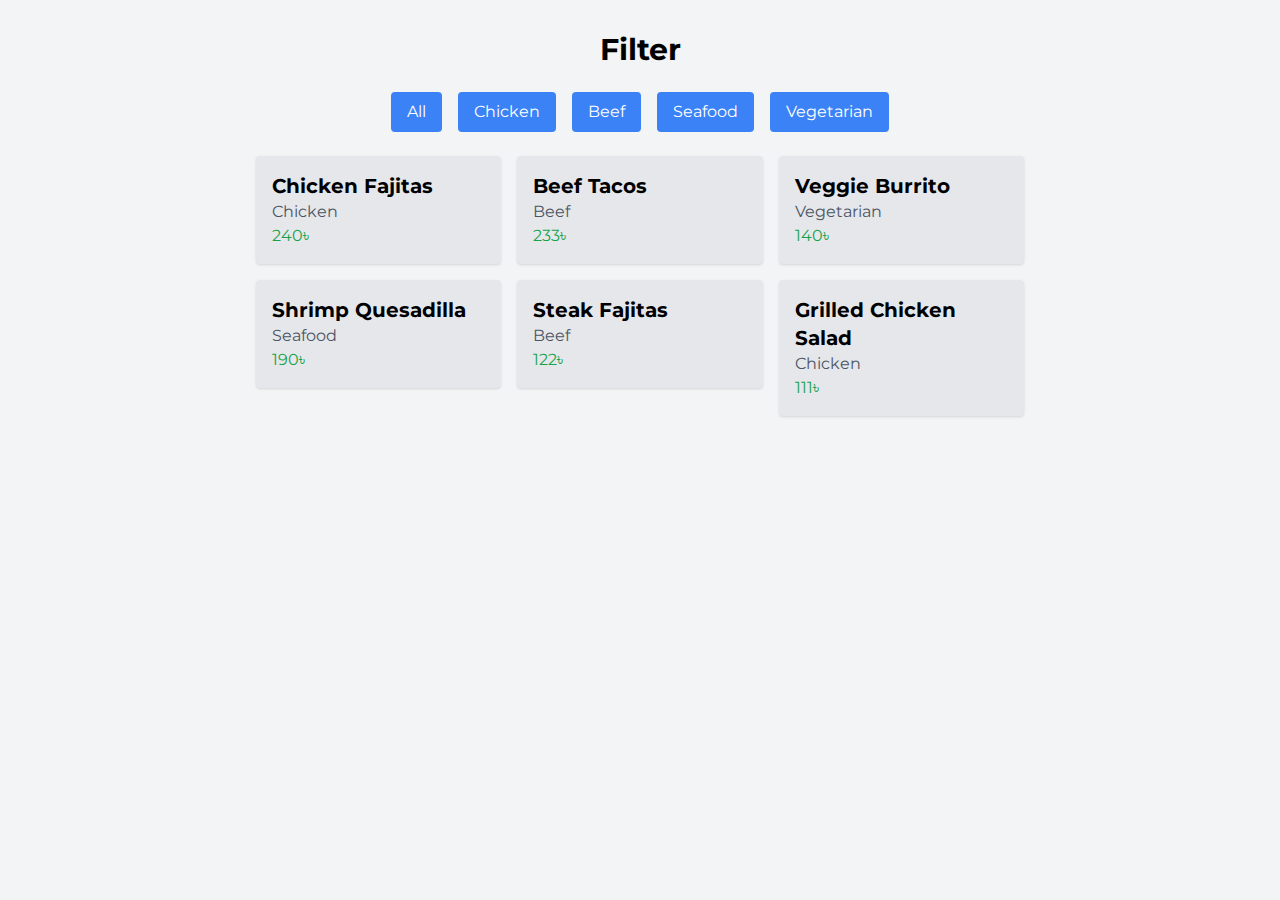
==== filter/filter.html @ 5578aad4 "filter page added]" ====
<!DOCTYPE html>
<html lang="en">

<head>
    <meta charset="UTF-8">
    <meta name="viewport" content="width=device-width, initial-scale=1.0">
    <link rel="icon" type="image/png" href="/src/assets/images/logo.png" />
    <link href="/src/css/style.css" rel="stylesheet" type="text/css">
    <link rel="stylesheet" href="/cdn/jquery.css">
    <script src="/src/js/tailwind3.3.3.js"></script>
    <script src="/cdn/fontawsome.js" crossorigin="anonymous"></script>
    <title>Filter</title>

</head>

<body class="bg-gray-100 p-8">
    <div class="max-w-3xl mx-auto">
        <h1 class="text-3xl font-bold mb-6 text-center">Filter</h1>
        <div id="filters" class="mb-6 flex justify-center space-x-4">
            <button class="btn px-4 py-2 bg-blue-500 text-white rounded hover:bg-blue-600">All</button>
            <button class="btn px-4 py-2 bg-blue-500 text-white rounded hover:bg-blue-600">Chicken</button>
            <button class="btn px-4 py-2 bg-blue-500 text-white rounded hover:bg-blue-600">Beef</button>
            <button class="btn px-4 py-2 bg-blue-500 text-white rounded hover:bg-blue-600">Seafood</button>
            <button class="btn px-4 py-2 bg-blue-500 text-white rounded hover:bg-blue-600">Vegetarian</button>
        </div>

        <div id="products" class="grid grid-cols-1 md:grid-cols-2 lg:grid-cols-3 gap-4">
        </div>
    </div>

    <script>
        const products = [
            { name: "Chicken Fajitas", category: "Chicken", price: 240 },
            { name: "Beef Tacos", category: "Beef", price: 233 },
            { name: "Veggie Burrito", category: "Vegetarian", price: 140 },
            { name: "Shrimp Quesadilla", category: "Seafood", price: 190 },
            { name: "Steak Fajitas", category: "Beef", price: 122 },
            { name: "Grilled Chicken Salad", category: "Chicken", price: 111 }
        ];

        const btns = document.querySelectorAll('.btn');
        btns.forEach(btn => {
            const category = btn.textContent;
            btn.onclick = () => filterProducts(category);
        });

        // Filter function
        function filterProducts(category) {
            if (category === 'All') {
                displayProducts(products);
            } else {
                const filtered = products.filter(product => product.category === category);
                displayProducts(filtered);
            }
        }

        // Display function
        function displayProducts(products) {
            const productDiv = document.getElementById('products');
            productDiv.innerHTML = '';
            products.forEach(product => {
                const element = document.createElement('div');
                element.innerHTML = `
                <div class="bg-gray-200 p-4 rounded shadow">
                    <h2 class="font-bold text-xl">${product.name}</h2>
                    <p class="text-gray-600">${product.category}</p>
                    <p class="text-green-600">${product.price}৳ </p>
                </div>
                `;
                productDiv.appendChild(element);
            });
        }
        displayProducts(products);
    </script>
</body>

</html>
---- src/css/style.css ----
@import url("https://fonts.googleapis.com/css2?family=Poppins&family=Montserrat:wght@500&family=Roboto+Condensed&display=swap");
* {
  font-family: "Montserrat", sans-serif;
}
.bg-prime {
  background-color: #ef4444;
}

.bg-footer {
  background-color: #f8f5f2;
}
.text-prime {
  color: #ef4444;
}

.line-clamp-3 {
  display: -webkit-box;
  -webkit-line-clamp: 3;
  -webkit-box-orient: vertical;
  overflow: hidden;
}
.menu {
  position: fixed;
  top: -100%;
  left: 0;
  width: 100%;
  height: 100%;
  transition: top 0.8s ease-in-out;
}

.grid-container {
  display: grid;
  gap: 1rem;
  grid-template-columns: 1fr;
}

@media (min-width: 768px) {
  .grid-container {
    grid-template-columns: repeat(3, 1fr);
  }
}

@media (min-width: 1024px) {
  .grid-container {
    grid-template-columns: repeat(4, 1fr);
  }
}
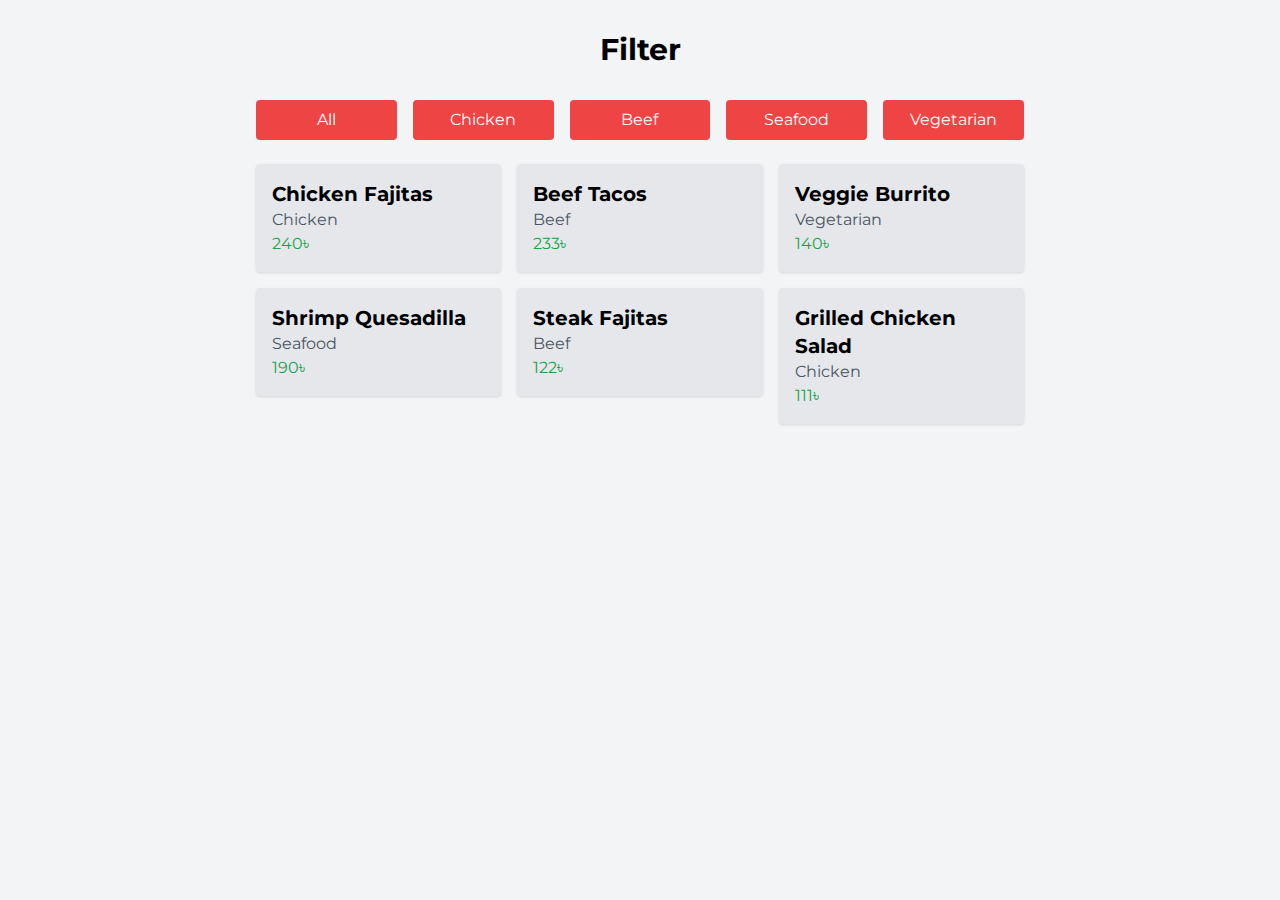
==== commit 359e945a: "slight changes" ====
--- a/filter/filter.html
+++ b/filter/filter.html
@@ -17,11 +17,11 @@
     <div class="max-w-3xl mx-auto">
         <h1 class="text-3xl font-bold mb-6 text-center">Filter</h1>
         <div id="filters" class="mb-6 flex justify-center space-x-4">
-            <button class="btn px-4 py-2 bg-blue-500 text-white rounded hover:bg-blue-600">All</button>
-            <button class="btn px-4 py-2 bg-blue-500 text-white rounded hover:bg-blue-600">Chicken</button>
-            <button class="btn px-4 py-2 bg-blue-500 text-white rounded hover:bg-blue-600">Beef</button>
-            <button class="btn px-4 py-2 bg-blue-500 text-white rounded hover:bg-blue-600">Seafood</button>
-            <button class="btn px-4 py-2 bg-blue-500 text-white rounded hover:bg-blue-600">Vegetarian</button>
+            <button class="btn mt-2 px-4 py-2 bg-prime text-white rounded w-full hover:bg-red-600">All</button>
+            <button class="btn mt-2 px-4 py-2 bg-prime text-white rounded w-full hover:bg-red-600">Chicken</button>
+            <button class="btn mt-2 px-4 py-2 bg-prime text-white rounded w-full hover:bg-red-600">Beef</button>
+            <button class="btn mt-2 px-4 py-2 bg-prime text-white rounded w-full hover:bg-red-600">Seafood</button>
+            <button class="btn mt-2 px-4 py-2 bg-prime text-white rounded w-full hover:bg-red-600">Vegetarian</button>
         </div>
 
         <div id="products" class="grid grid-cols-1 md:grid-cols-2 lg:grid-cols-3 gap-4">
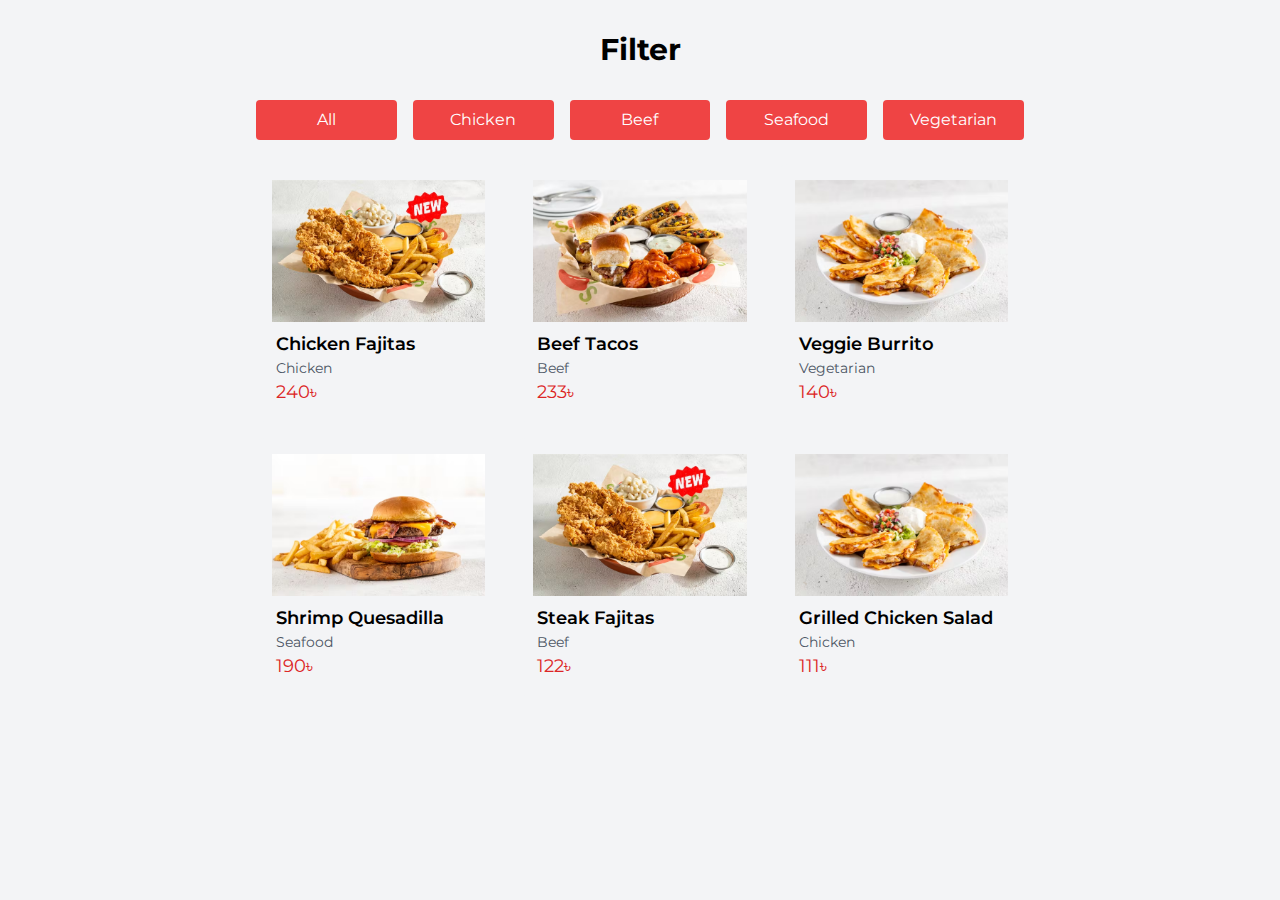
==== commit ccccb258: "card updated" ====
--- a/filter/filter.html
+++ b/filter/filter.html
@@ -30,12 +30,12 @@
 
     <script>
         const products = [
-            { name: "Chicken Fajitas", category: "Chicken", price: 240 },
-            { name: "Beef Tacos", category: "Beef", price: 233 },
-            { name: "Veggie Burrito", category: "Vegetarian", price: 140 },
-            { name: "Shrimp Quesadilla", category: "Seafood", price: 190 },
-            { name: "Steak Fajitas", category: "Beef", price: 122 },
-            { name: "Grilled Chicken Salad", category: "Chicken", price: 111 }
+            { name: "Chicken Fajitas", category: "Chicken", price: 240, image: "/src/assets/images/f1.avif" },
+            { name: "Beef Tacos", category: "Beef", price: 233, image: "/src/assets/images/f2.avif" },
+            { name: "Veggie Burrito", category: "Vegetarian", price: 140, image: "/src/assets/images/f3.avif" },
+            { name: "Shrimp Quesadilla", category: "Seafood", price: 190, image: "/src/assets/images/f4.avif" },
+            { name: "Steak Fajitas", category: "Beef", price: 122, image: "/src/assets/images/f1.avif" },
+            { name: "Grilled Chicken Salad", category: "Chicken", price: 111, image: "/src/assets/images/f3.avif" }
         ];
 
         const btns = document.querySelectorAll('.btn');
@@ -61,11 +61,17 @@
             products.forEach(product => {
                 const element = document.createElement('div');
                 element.innerHTML = `
-                <div class="bg-gray-200 p-4 rounded shadow">
-                    <h2 class="font-bold text-xl">${product.name}</h2>
-                    <p class="text-gray-600">${product.category}</p>
-                    <p class="text-green-600">${product.price}৳ </p>
-                </div>
+                <div class="p-4 rounded-lg  bg-gray-100">
+      <div class="overflow-hidden cursor-pointer">
+        <img src=${product.image} alt=""
+          class="hover:scale-110 transition-all ease-in-out duration-700  overflow-hidden ">
+      </div>
+      <div>
+        <div class="text-lg font-semibold mt-2 px-1 truncate">${product.name}</div>
+        <div class="text-sm text-gray-600 px-1">${product.category}
+        </div>
+        <div class="text-lg text-red-600 px-1">${product.price}৳
+        </div>
                 `;
                 productDiv.appendChild(element);
             });
